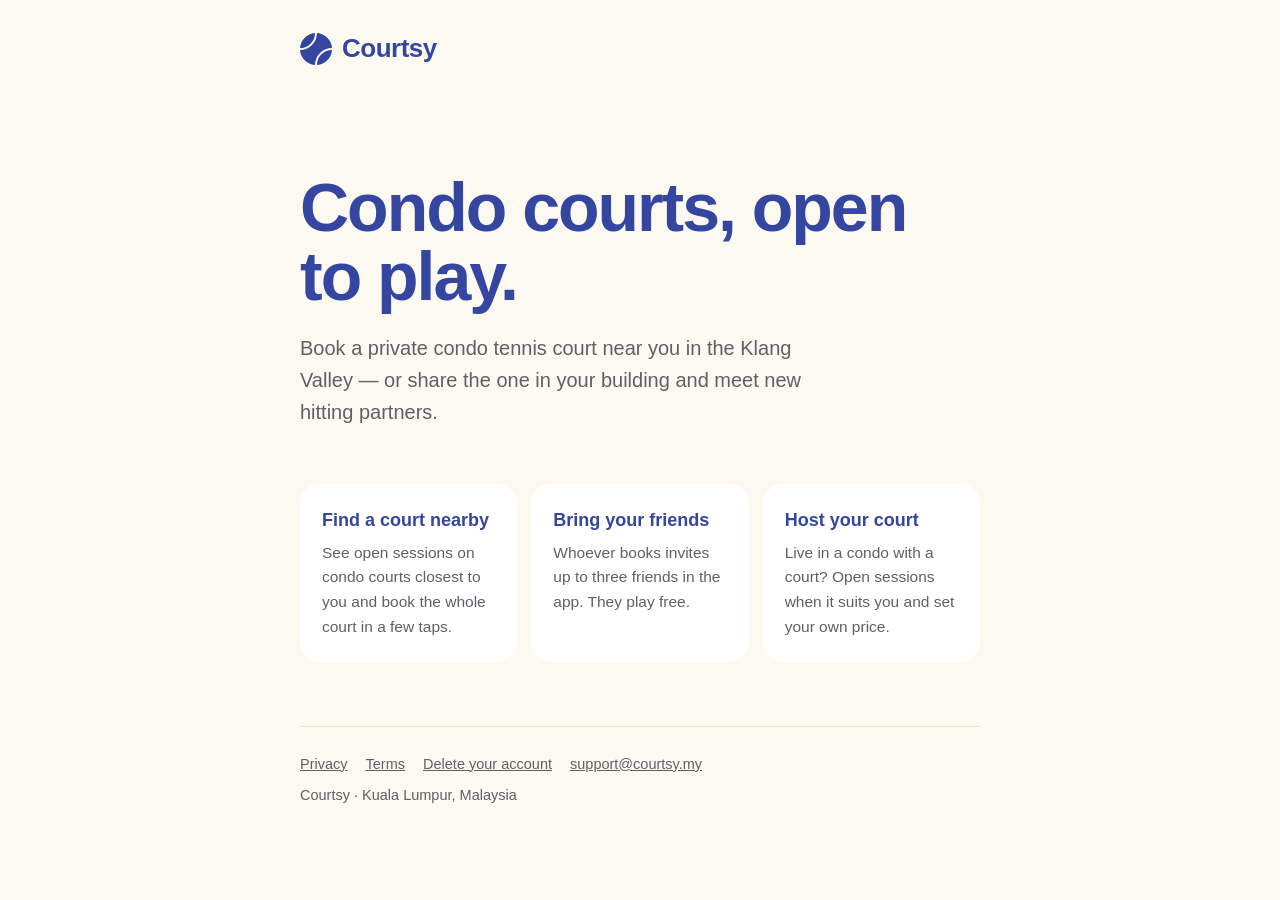
==== index.html @ cd42886e "Brand icon and splash, navy accent, website with privacy, terms and deletion pages - App icon, Andro" ====
<!doctype html>
<html lang="en">
<head>
  <meta charset="utf-8">
  <meta name="viewport" content="width=device-width, initial-scale=1">
  <title>Courtsy</title>
  <meta name="description" content="Play on private condo tennis courts across the Klang Valley, or share yours and meet new hitting partners.">
  <link rel="icon" href="favicon.png">
  <link rel="stylesheet" href="style.css">
</head>
<body>
  <div class="wrap">
    <header><a class="brand" href="/"><img src="ball.svg" alt="">Courtsy</a></header>

    <section class="hero">
      <h1>Condo courts, open to play.</h1>
      <p>Book a private condo tennis court near you in the Klang Valley — or share the one in your building and meet new hitting partners.</p>
    </section>

    <section class="cards">
      <div class="card">
        <h2>Find a court nearby</h2>
        <p>See open sessions on condo courts closest to you and book the whole court in a few taps.</p>
      </div>
      <div class="card">
        <h2>Bring your friends</h2>
        <p>Whoever books invites up to three friends in the app. They play free.</p>
      </div>
      <div class="card">
        <h2>Host your court</h2>
        <p>Live in a condo with a court? Open sessions when it suits you and set your own price.</p>
      </div>
    </section>

    <footer>
      <nav>
        <a href="privacy.html">Privacy</a>
        <a href="terms.html">Terms</a>
        <a href="delete-account.html">Delete your account</a>
        <a href="mailto:support@courtsy.my">support@courtsy.my</a>
      </nav>
      Courtsy · Kuala Lumpur, Malaysia
    </footer>
  </div>
</body>
</html>
---- style.css ----
:root {
  --navy: #3446a0;
  --cream: #fcf9f1;
  --ink: #1d1d1f;
  --muted: #5f5f66;
  --line: #e7e2d6;
}
* { box-sizing: border-box; }
html { -webkit-text-size-adjust: 100%; }
body {
  margin: 0;
  background: var(--cream);
  color: var(--ink);
  font: 17px/1.6 -apple-system, BlinkMacSystemFont, "Segoe UI", Roboto, Helvetica, Arial, sans-serif;
}
a { color: var(--navy); }
.wrap { max-width: 720px; margin: 0 auto; padding: 0 20px; }
header { padding: 28px 0; }
.brand { display: inline-flex; align-items: center; gap: 10px; text-decoration: none; color: var(--navy); font-weight: 800; font-size: 26px; letter-spacing: -0.5px; }
.brand img { width: 32px; height: 32px; }
.hero { padding: 72px 0 56px; }
.hero h1 { font-size: clamp(40px, 9vw, 68px); line-height: 1.02; letter-spacing: -2px; margin: 0 0 20px; color: var(--navy); }
.hero p { font-size: 20px; color: var(--muted); max-width: 540px; margin: 0; }
.cards { display: grid; grid-template-columns: repeat(auto-fit, minmax(200px, 1fr)); gap: 14px; padding-bottom: 64px; }
.card { background: #fff; border-radius: 20px; padding: 22px; }
.card h2 { font-size: 18px; margin: 0 0 6px; color: var(--navy); }
.card p { margin: 0; color: var(--muted); font-size: 15.5px; }
.doc { padding: 24px 0 64px; }
.doc h1 { font-size: 38px; letter-spacing: -1px; margin: 0 0 4px; color: var(--navy); }
.doc .updated { color: var(--muted); margin: 0 0 32px; font-size: 15px; }
.doc h2 { font-size: 21px; margin: 36px 0 8px; }
.doc li { margin: 6px 0; }
footer { border-top: 1px solid var(--line); padding: 26px 0 40px; color: var(--muted); font-size: 14.5px; }
footer nav { display: flex; flex-wrap: wrap; gap: 18px; margin-bottom: 8px; }
footer a { color: var(--muted); }
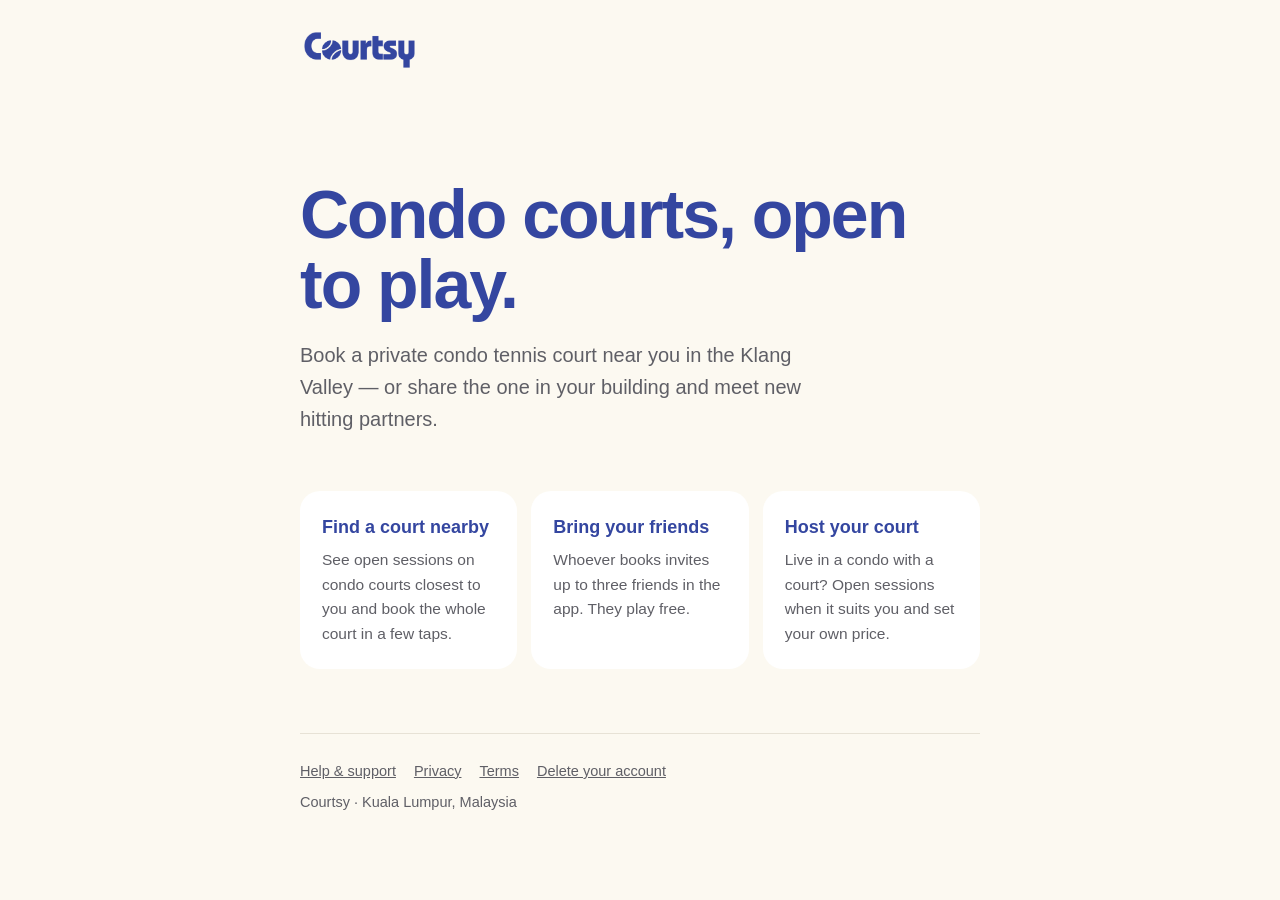
==== commit 4b92af88: "Guided support form in the app and on courtsy.my; real Courtsy logo - 009: support_requests + submit" ====
--- a/index.html
+++ b/index.html
@@ -6,11 +6,12 @@
   <title>Courtsy</title>
   <meta name="description" content="Play on private condo tennis courts across the Klang Valley, or share yours and meet new hitting partners.">
   <link rel="icon" href="favicon.png">
+  <link rel="apple-touch-icon" href="apple-touch-icon.png">
   <link rel="stylesheet" href="style.css">
 </head>
 <body>
   <div class="wrap">
-    <header><a class="brand" href="/"><img src="ball.svg" alt="">Courtsy</a></header>
+    <header><a class="brand" href="/"><img src="wordmark.png" alt="Courtsy"></a></header>
 
     <section class="hero">
       <h1>Condo courts, open to play.</h1>
@@ -34,10 +35,10 @@
 
     <footer>
       <nav>
+        <a href="support.html">Help &amp; support</a>
         <a href="privacy.html">Privacy</a>
         <a href="terms.html">Terms</a>
         <a href="delete-account.html">Delete your account</a>
-        <a href="mailto:support@courtsy.my">support@courtsy.my</a>
       </nav>
       Courtsy · Kuala Lumpur, Malaysia
     </footer>
--- a/style.css
+++ b/style.css
@@ -16,8 +16,8 @@
 a { color: var(--navy); }
 .wrap { max-width: 720px; margin: 0 auto; padding: 0 20px; }
 header { padding: 28px 0; }
-.brand { display: inline-flex; align-items: center; gap: 10px; text-decoration: none; color: var(--navy); font-weight: 800; font-size: 26px; letter-spacing: -0.5px; }
-.brand img { width: 32px; height: 32px; }
+.brand { display: inline-block; line-height: 0; }
+.brand img { height: 44px; width: auto; }
 .hero { padding: 72px 0 56px; }
 .hero h1 { font-size: clamp(40px, 9vw, 68px); line-height: 1.02; letter-spacing: -2px; margin: 0 0 20px; color: var(--navy); }
 .hero p { font-size: 20px; color: var(--muted); max-width: 540px; margin: 0; }
@@ -33,3 +33,33 @@
 footer { border-top: 1px solid var(--line); padding: 26px 0 40px; color: var(--muted); font-size: 14.5px; }
 footer nav { display: flex; flex-wrap: wrap; gap: 18px; margin-bottom: 8px; }
 footer a { color: var(--muted); }
+
+/* Support form */
+.support fieldset { border: 0; padding: 0; margin: 0 0 24px; }
+.support legend, .support label { display: block; font-weight: 600; font-size: 15px; margin-bottom: 8px; }
+.topics { display: grid; gap: 8px; }
+.topic { display: flex !important; align-items: center; gap: 14px; background: #fff; border: 2px solid transparent; border-radius: 16px; padding: 14px 16px; cursor: pointer; margin: 0 !important; }
+.topic:has(input:checked) { border-color: var(--navy); }
+.topic input { accent-color: var(--navy); width: 18px; height: 18px; flex: none; margin: 0; }
+.topic strong { display: block; font-size: 16px; }
+.topic small { display: block; color: var(--muted); font-weight: 400; font-size: 14px; }
+.prompts { color: var(--muted); font-size: 15px; margin: -2px 0 8px; }
+.prompts p { margin: 0; }
+.prompts ul { margin: 2px 0 0; padding-left: 20px; }
+.support textarea, .support input[type="email"], .support input[type="text"] {
+  width: 100%; font: inherit; color: var(--ink); background: #fff; border: 1px solid var(--line); border-radius: 12px; padding: 12px 14px;
+}
+.support textarea { resize: vertical; min-height: 150px; }
+.support textarea:focus, .support input:focus { outline: 2px solid var(--navy); outline-offset: 1px; border-color: transparent; }
+.support small { display: block; color: var(--muted); font-size: 13.5px; margin-top: 6px; font-weight: 400; }
+.pair { display: grid; grid-template-columns: repeat(auto-fit, minmax(240px, 1fr)); gap: 16px; margin-top: 20px; }
+.optional { color: var(--muted); font-weight: 400; }
+.hp { position: absolute; left: -10000px; width: 1px; height: 1px; overflow: hidden; }
+.notice { background: #fdecee; color: #b00012; border-radius: 12px; padding: 12px 14px; margin: 0 0 18px; }
+.error { color: #b00012; margin: 16px 0 0; }
+.support button { margin-top: 20px; width: 100%; font: inherit; font-weight: 600; font-size: 17px; color: #fff; background: var(--navy); border: 0; border-radius: 999px; padding: 14px 20px; cursor: pointer; }
+.support button:disabled { opacity: 0.6; cursor: default; }
+.fine { color: var(--muted); font-size: 14px; text-align: center; }
+.sent { text-align: center; padding: 40px 0; }
+.sent .tick { width: 64px; height: 64px; line-height: 64px; margin: 0 auto 16px; border-radius: 50%; background: #eaf6ec; color: #248a3d; font-size: 30px; }
+.sent h2 { color: var(--navy); font-size: 28px; margin: 0 0 8px; }
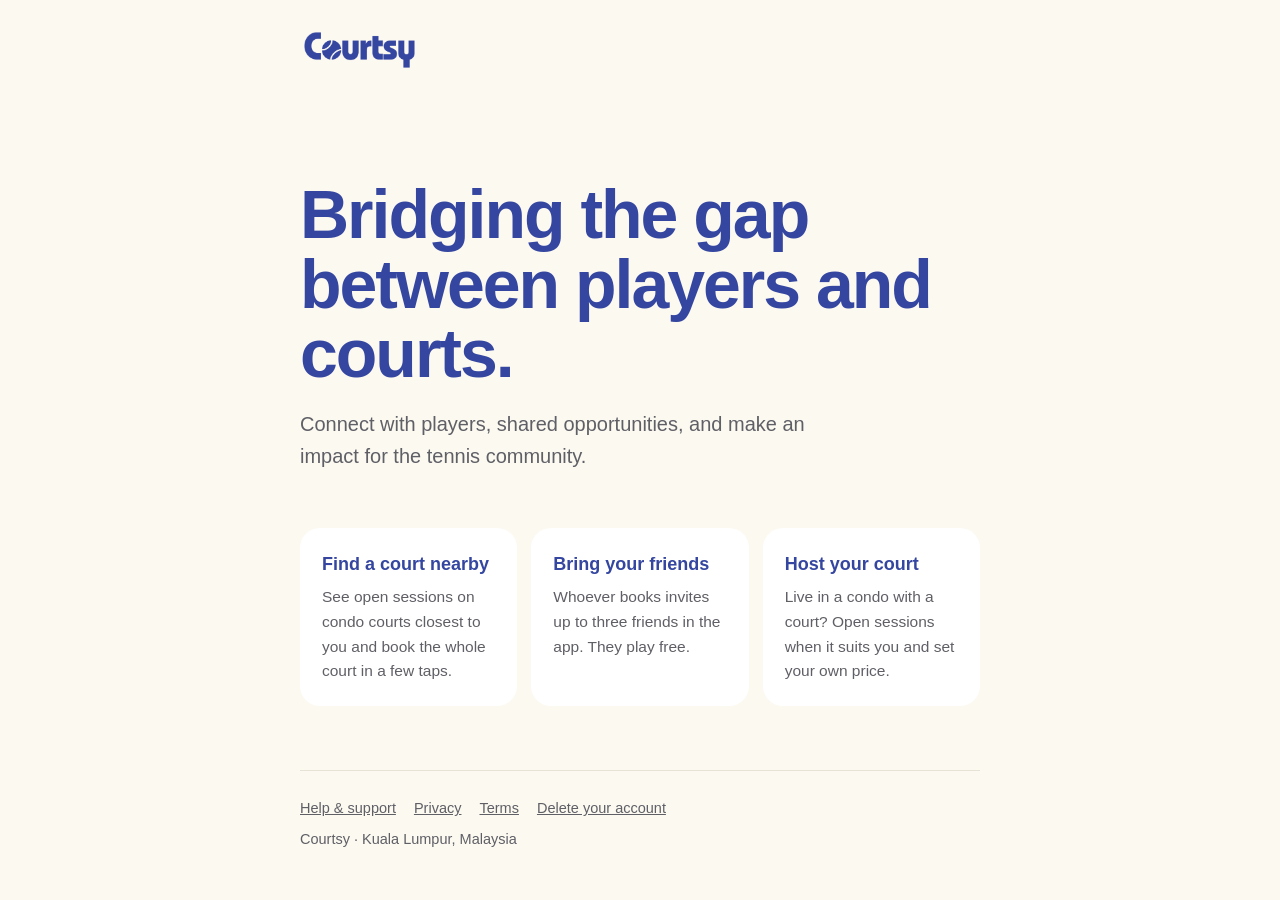
==== commit 425b0977: "New tagline on the sign-in screen and website: Bridging the gap between players and courts Co-Author" ====
--- a/index.html
+++ b/index.html
@@ -4,7 +4,7 @@
   <meta charset="utf-8">
   <meta name="viewport" content="width=device-width, initial-scale=1">
   <title>Courtsy</title>
-  <meta name="description" content="Play on private condo tennis courts across the Klang Valley, or share yours and meet new hitting partners.">
+  <meta name="description" content="Bridging the gap between players and courts. Connect with players, shared opportunities, and make an impact for the tennis community.">
   <link rel="icon" href="favicon.png">
   <link rel="apple-touch-icon" href="apple-touch-icon.png">
   <link rel="stylesheet" href="style.css">
@@ -14,8 +14,8 @@
     <header><a class="brand" href="/"><img src="wordmark.png" alt="Courtsy"></a></header>
 
     <section class="hero">
-      <h1>Condo courts, open to play.</h1>
-      <p>Book a private condo tennis court near you in the Klang Valley — or share the one in your building and meet new hitting partners.</p>
+      <h1>Bridging the gap between players and courts.</h1>
+      <p>Connect with players, shared opportunities, and make an impact for the tennis community.</p>
     </section>
 
     <section class="cards">
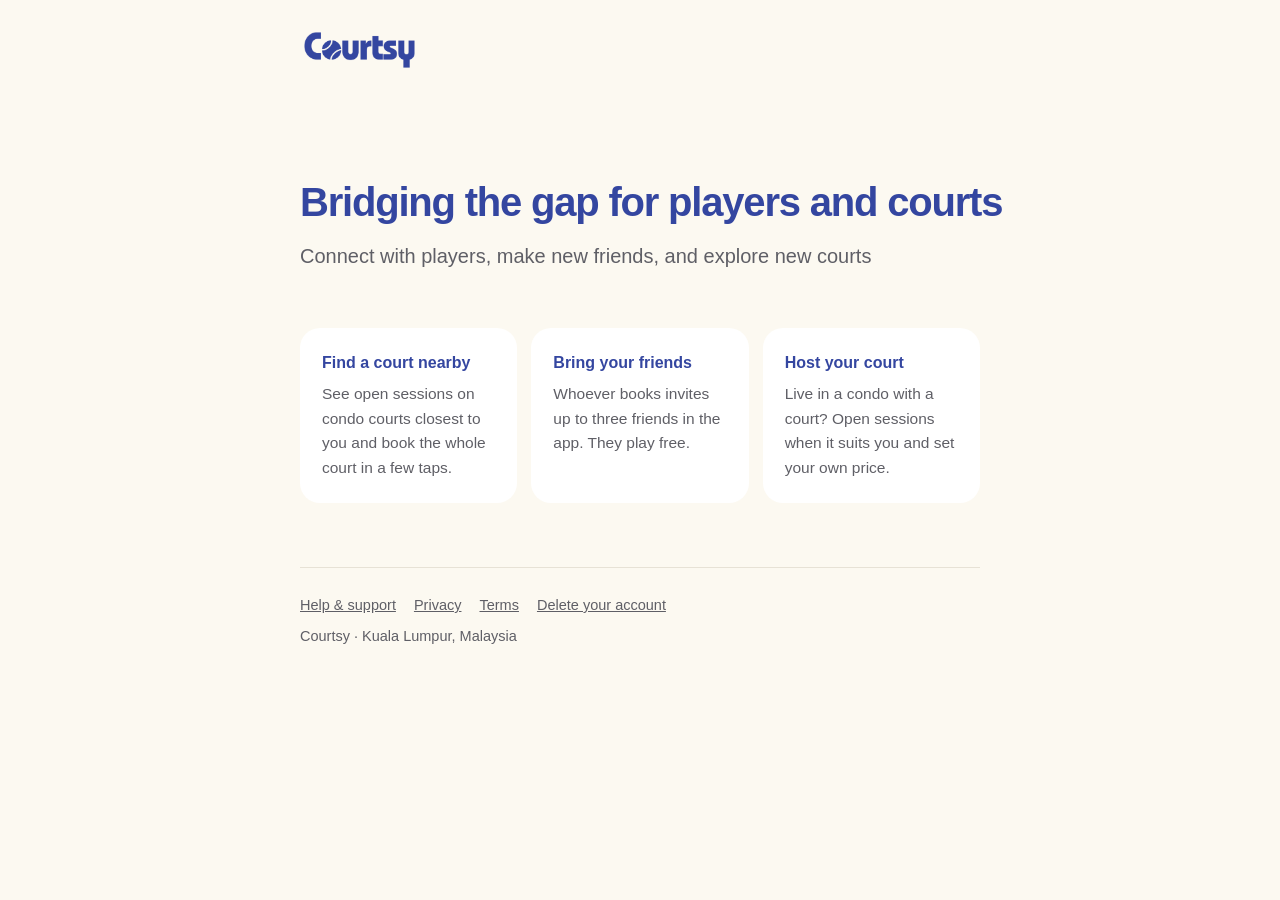
==== commit 62c335ac: "New one-line tagline, your photo on the Account tab, My Account, host-risk terms - Sign-in and websi" ====
--- a/index.html
+++ b/index.html
@@ -4,7 +4,7 @@
   <meta charset="utf-8">
   <meta name="viewport" content="width=device-width, initial-scale=1">
   <title>Courtsy</title>
-  <meta name="description" content="Bridging the gap between players and courts. Connect with players, shared opportunities, and make an impact for the tennis community.">
+  <meta name="description" content="Bridging the gap for players and courts. Connect with players, make new friends, and explore new courts.">
   <link rel="icon" href="favicon.png">
   <link rel="apple-touch-icon" href="apple-touch-icon.png">
   <link rel="stylesheet" href="style.css">
@@ -14,8 +14,8 @@
     <header><a class="brand" href="/"><img src="wordmark.png" alt="Courtsy"></a></header>
 
     <section class="hero">
-      <h1>Bridging the gap between players and courts.</h1>
-      <p>Connect with players, shared opportunities, and make an impact for the tennis community.</p>
+      <h1>Bridging the gap for players and courts</h1>
+      <p>Connect with players, make new friends, and explore new courts</p>
     </section>
 
     <section class="cards">
--- a/style.css
+++ b/style.css
@@ -19,11 +19,12 @@
 .brand { display: inline-block; line-height: 0; }
 .brand img { height: 44px; width: auto; }
 .hero { padding: 72px 0 56px; }
-.hero h1 { font-size: clamp(40px, 9vw, 68px); line-height: 1.02; letter-spacing: -2px; margin: 0 0 20px; color: var(--navy); }
-.hero p { font-size: 20px; color: var(--muted); max-width: 540px; margin: 0; }
+/* One line at every width: the size scales with the screen. */
+.hero h1 { font-size: min(40px, 4.4vw); white-space: nowrap; line-height: 1.1; letter-spacing: -0.03em; margin: 0 0 16px; color: var(--navy); }
+.hero p { font-size: clamp(15px, 3.4vw, 20px); color: var(--muted); max-width: 680px; margin: 0; }
 .cards { display: grid; grid-template-columns: repeat(auto-fit, minmax(200px, 1fr)); gap: 14px; padding-bottom: 64px; }
 .card { background: #fff; border-radius: 20px; padding: 22px; }
-.card h2 { font-size: 18px; margin: 0 0 6px; color: var(--navy); }
+.card h2 { font-size: 16px; margin: 0 0 6px; color: var(--navy); }
 .card p { margin: 0; color: var(--muted); font-size: 15.5px; }
 .doc { padding: 24px 0 64px; }
 .doc h1 { font-size: 38px; letter-spacing: -1px; margin: 0 0 4px; color: var(--navy); }
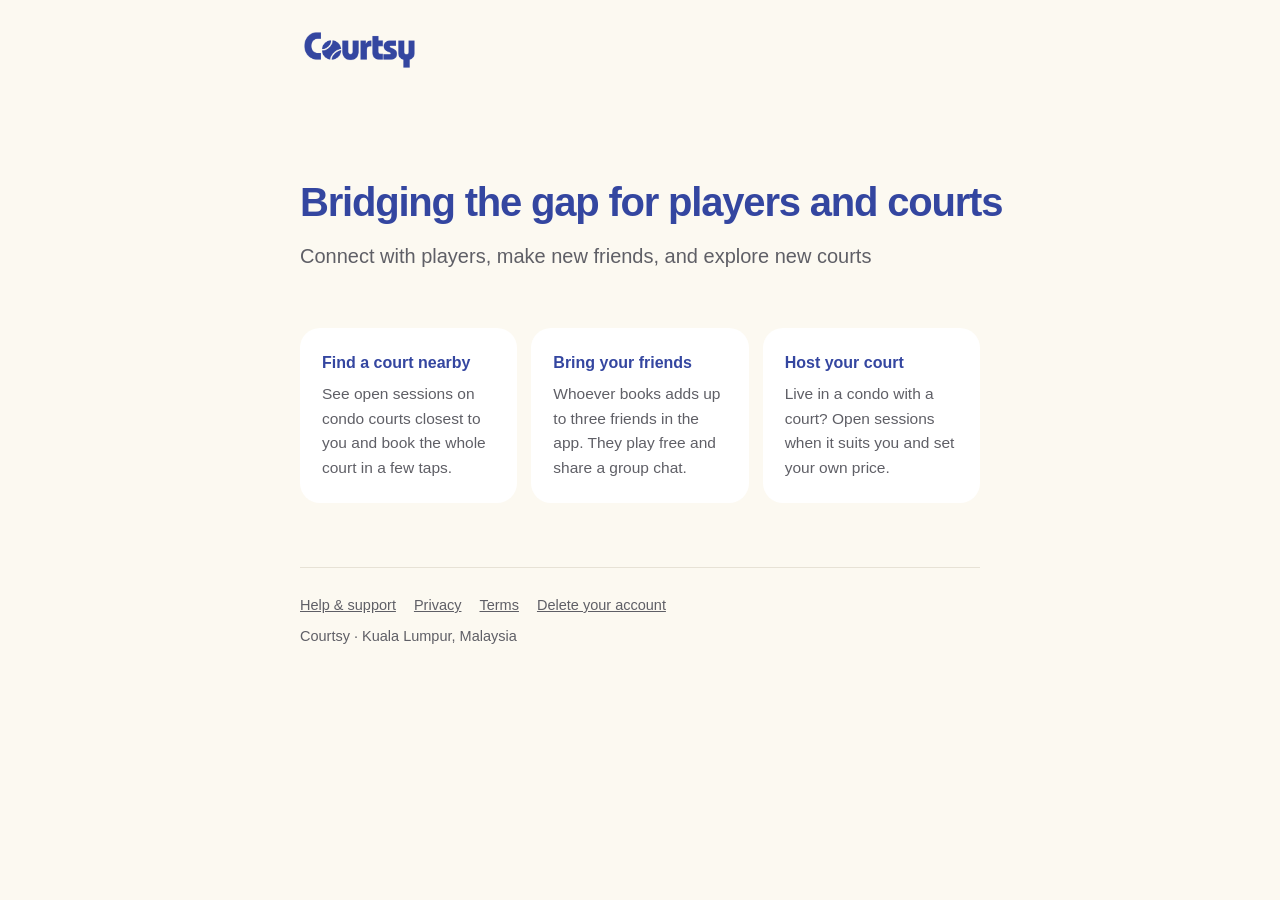
==== commit 4c0089b3: "Share-session page and app links; notification wording in the privacy policy; home page copy" ====
--- a/index.html
+++ b/index.html
@@ -25,7 +25,7 @@
       </div>
       <div class="card">
         <h2>Bring your friends</h2>
-        <p>Whoever books invites up to three friends in the app. They play free.</p>
+        <p>Whoever books adds up to three friends in the app. They play free and share a group chat.</p>
       </div>
       <div class="card">
         <h2>Host your court</h2>
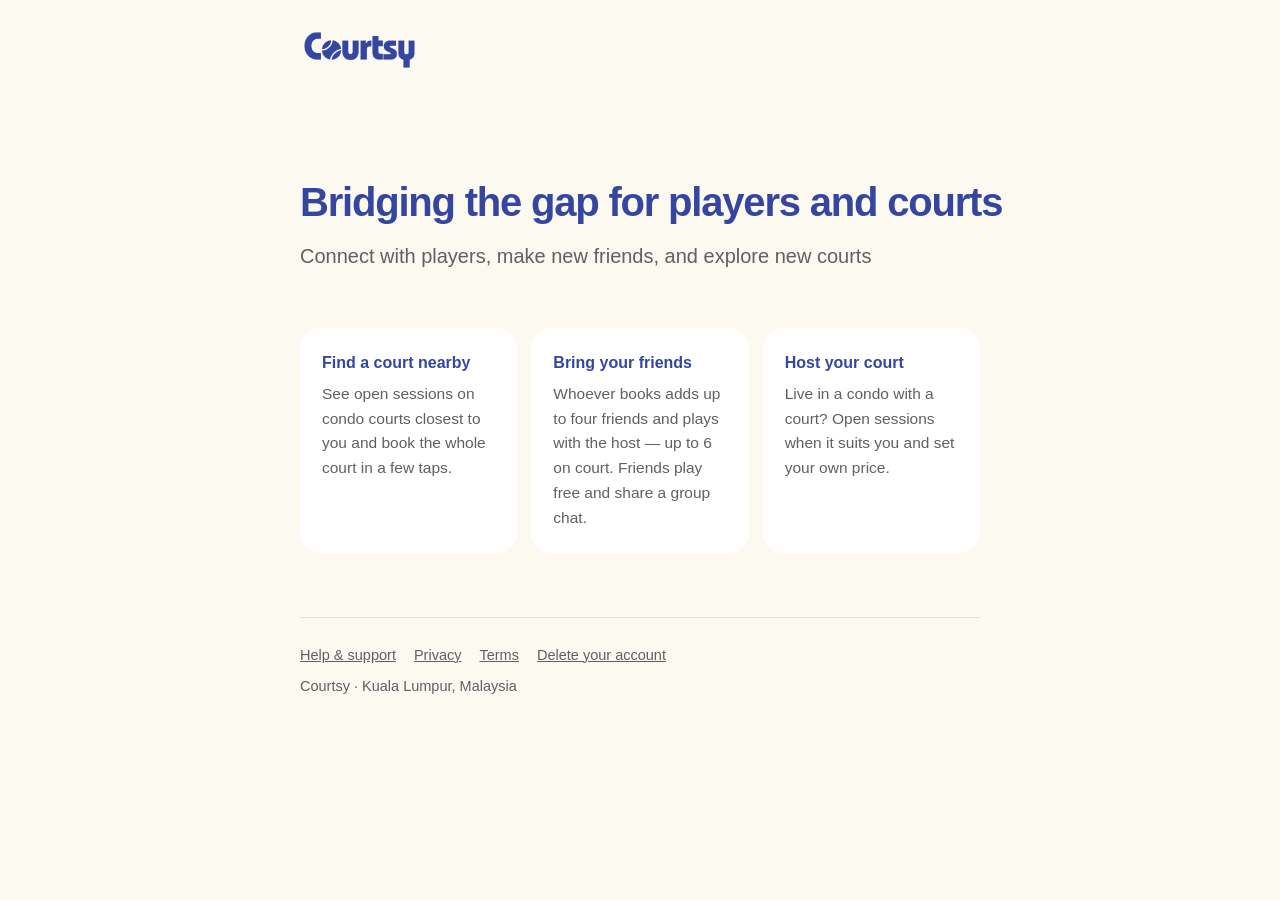
==== commit ec1721cc: "Terms: hosts book the court and play; up to 6 on court; 2 hours a day per condo. Privacy: chat and r" ====
--- a/index.html
+++ b/index.html
@@ -25,7 +25,7 @@
       </div>
       <div class="card">
         <h2>Bring your friends</h2>
-        <p>Whoever books adds up to three friends in the app. They play free and share a group chat.</p>
+        <p>Whoever books adds up to four friends and plays with the host — up to 6 on court. Friends play free and share a group chat.</p>
       </div>
       <div class="card">
         <h2>Host your court</h2>
